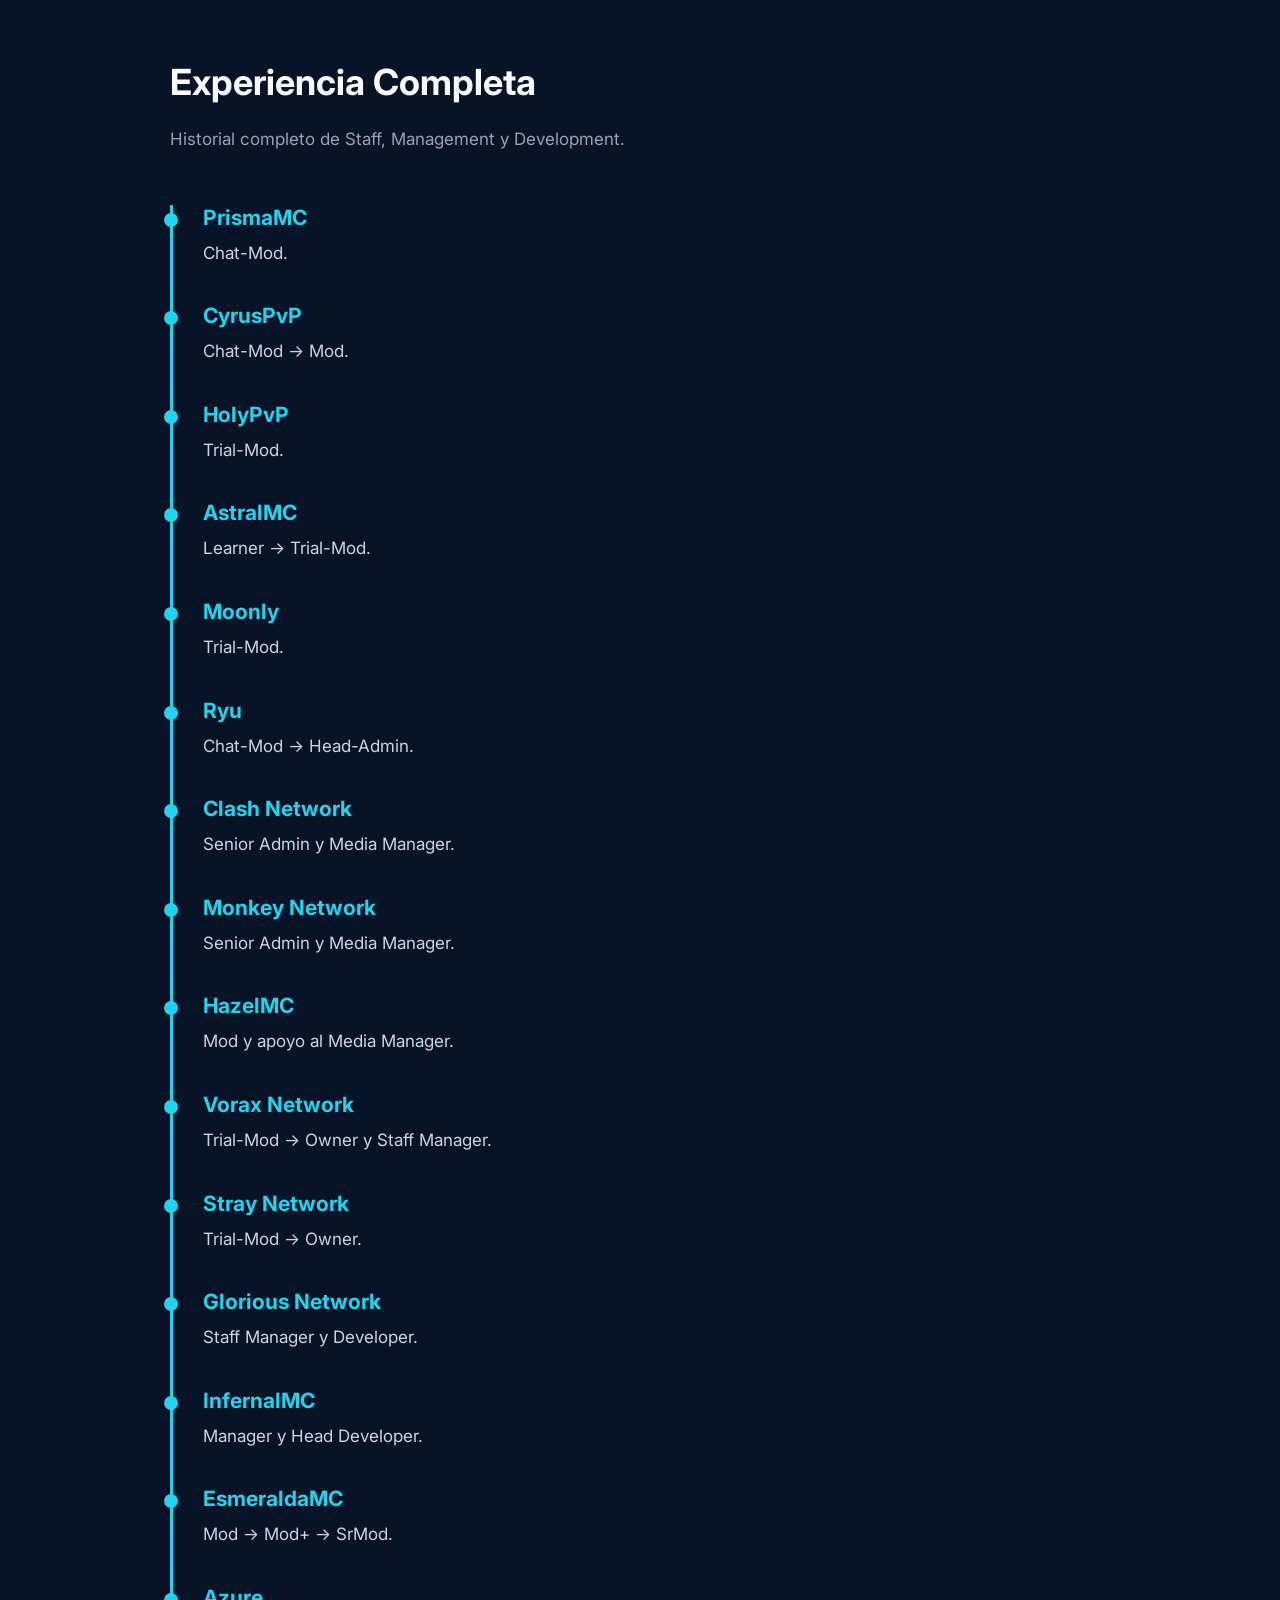
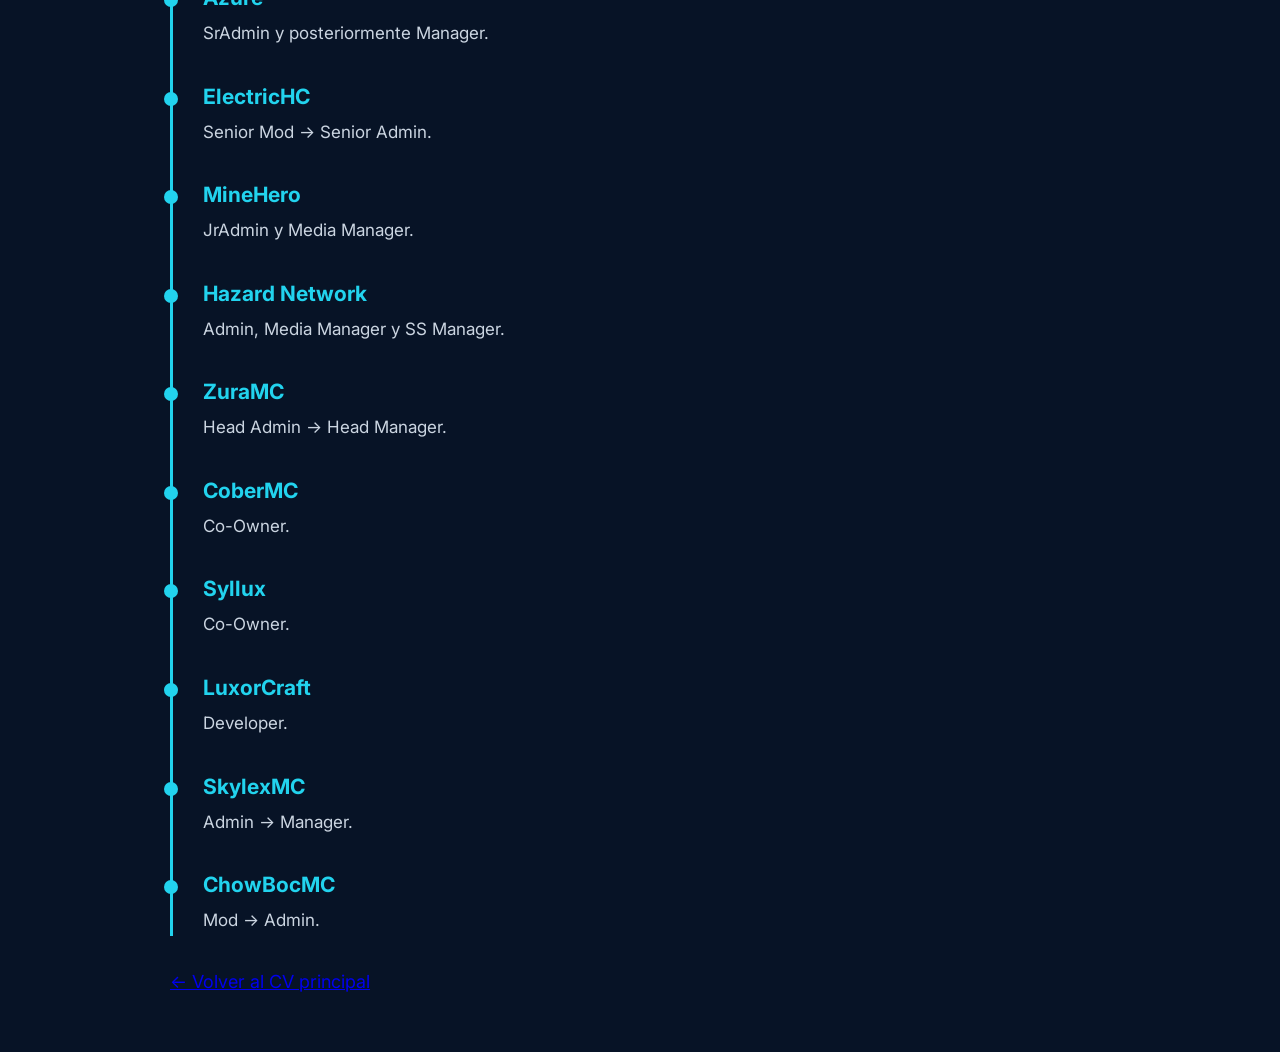
==== experience.html @ 133fe6f2 "Testeo N°22" ====
<!DOCTYPE html>
<html lang="es">

<head>

<meta charset="UTF-8">
<meta name="viewport" content="width=device-width, initial-scale=1.0">

<title>_xZekk | Experiencia Completa</title>

<link rel="preconnect" href="https://fonts.googleapis.com">

<link href="https://fonts.googleapis.com/css2?family=Inter:wght@300;400;600;700&display=swap"
rel="stylesheet">

<link rel="stylesheet" href="style.css">

</head>

<body>

<div class="timeline-container">

    <h1>Experiencia Completa</h1>

    <p class="subtitle-page">
        Historial completo de Staff, Management y Development.
    </p>

    <div class="timeline">

        <div class="event">
            <h3>PrismaMC</h3>
            <p>Chat-Mod.</p>
        </div>

        <div class="event">
            <h3>CyrusPvP</h3>
            <p>Chat-Mod → Mod.</p>
        </div>

        <div class="event">
            <h3>HolyPvP</h3>
            <p>Trial-Mod.</p>
        </div>

        <div class="event">
            <h3>AstralMC</h3>
            <p>Learner → Trial-Mod.</p>
        </div>

        <div class="event">
            <h3>Moonly</h3>
            <p>Trial-Mod.</p>
        </div>

        <div class="event">
            <h3>Ryu</h3>
            <p>Chat-Mod → Head-Admin.</p>
        </div>

        <div class="event">
            <h3>Clash Network</h3>
            <p>Senior Admin y Media Manager.</p>
        </div>

        <div class="event">
            <h3>Monkey Network</h3>
            <p>Senior Admin y Media Manager.</p>
        </div>

        <div class="event">
            <h3>HazelMC</h3>
            <p>Mod y apoyo al Media Manager.</p>
        </div>

        <div class="event">
            <h3>Vorax Network</h3>
            <p>Trial-Mod → Owner y Staff Manager.</p>
        </div>

        <div class="event">
            <h3>Stray Network</h3>
            <p>Trial-Mod → Owner.</p>
        </div>

        <div class="event">
            <h3>Glorious Network</h3>
            <p>Staff Manager y Developer.</p>
        </div>

        <div class="event">
            <h3>InfernalMC</h3>
            <p>Manager y Head Developer.</p>
        </div>

        <div class="event">
            <h3>EsmeraldaMC</h3>
            <p>Mod → Mod+ → SrMod.</p>
        </div>

        <div class="event">
            <h3>Azure</h3>
            <p>SrAdmin y posteriormente Manager.</p>
        </div>

        <div class="event">
            <h3>ElectricHC</h3>
            <p>Senior Mod → Senior Admin.</p>
        </div>

        <div class="event">
            <h3>MineHero</h3>
            <p>JrAdmin y Media Manager.</p>
        </div>

        <div class="event">
            <h3>Hazard Network</h3>
            <p>Admin, Media Manager y SS Manager.</p>
        </div>

        <div class="event">
            <h3>ZuraMC</h3>
            <p>Head Admin → Head Manager.</p>
        </div>

        <div class="event">
            <h3>CoberMC</h3>
            <p>Co-Owner.</p>
        </div>

        <div class="event">
            <h3>Syllux</h3>
            <p>Co-Owner.</p>
        </div>

        <div class="event">
            <h3>LuxorCraft</h3>
            <p>Developer.</p>
        </div>

        <div class="event">
            <h3>SkylexMC</h3>
            <p>Admin → Manager.</p>
        </div>

        <div class="event">
            <h3>ChowBocMC</h3>
            <p>Mod → Admin.</p>
        </div>

    </div>

    <a href="index.html" class="download-btn">
        ← Volver al CV principal
    </a>

</div>

</body>
</html>
---- style.css ----
* {
    margin: 0;
    padding: 0;
    box-sizing: border-box;
}

body {

    background: #071326;
    color: #f8fafc;

    font-family: Inter, sans-serif;

    font-size: 18px;
}

.container {

    display: flex;

    min-height: 100vh;
}

.sidebar {

    width: 320px;

    background: #08111f;

    padding: 40px 20px;

    text-align: center;

    border-right: 1px solid #1e293b;
}

.avatar {

    width: 130px;
    height: 130px;

    border-radius: 50%;

    margin-bottom: 20px;

    box-shadow: 0 0 30px rgba(0, 255, 220, .4);

    transition: .3s;
}

.avatar:hover {

    transform: scale(1.05);
}

.sidebar h1 {

    font-size: 48px;
}

.subtitle {

    color: #94a3b8;

    margin-top: 10px;

    line-height: 1.8;
}

.social {

    margin-top: 40px;
}

.social p {

    color: #22d3ee;

    margin-top: 10px;
}

main {

    flex: 1;

    padding: 40px;
}

section {

    margin-bottom: 60px;

    transition: .3s;
}

section:hover {

    transform: translateY(-3px);
}

h2 {

    color: #22d3ee;

    font-size: 32px;

    margin-bottom: 20px;

    border-bottom: 1px solid #1e293b;

    padding-bottom: 10px;
}

p,
li {

    font-size: 17px;

    line-height: 1.8;
}

ul {

    padding-left: 25px;
}

li {

    margin: 10px 0;
}

.skill {

    margin-bottom: 25px;
}

.skill span {

    display: block;

    margin-bottom: 8px;
}

.bar {

    height: 10px;

    background: #1e293b;

    border-radius: 50px;

    overflow: hidden;
}

.fill {

    height: 100%;

    background: linear-gradient(90deg,
            #00ffbb,
            #00cfff);

    border-radius: 50px;
}

.tags {

    display: flex;

    gap: 10px;

    flex-wrap: wrap;
}

.tags span {

    background: #0f172a;

    border: 1px solid #22d3ee;

    color: #22d3ee;

    padding: 8px 16px;

    border-radius: 50px;
}

.contact-card {

    background: #0f172a;

    padding: 20px;

    border-radius: 15px;

    width: fit-content;
}

.copy-btn {

    margin-top: 20px;

    padding: 12px 25px;

    border: none;

    border-radius: 50px;

    cursor: pointer;

    font-size: 16px;

    font-weight: bold;

    background: linear-gradient(90deg,
            #00ffbb,
            #00cfff);

    color: #000;

    transition: .3s;
}

.copy-btn:hover {

    transform: translateY(-3px);
}

@media(max-width:900px) {

    .container {

        flex-direction: column;
    }

    .sidebar {

        width: 100%;

        border-right: none;

        border-bottom: 1px solid #1e293b;
    }

    main {

        padding: 25px;
    }

}
.timeline-container{

    max-width:1000px;

    margin:auto;

    padding:60px 30px;
}

.subtitle-page{

    color:#94a3b8;

    margin:20px 0 50px 0;
}

.timeline{

    border-left:3px solid #22d3ee;

    padding-left:30px;
}

.event{

    margin-bottom:35px;

    position:relative;
}

.event::before{

    content:"";

    position:absolute;

    left:-39px;

    top:8px;

    width:14px;

    height:14px;

    border-radius:50%;

    background:#22d3ee;
}

.event h3{

    color:#22d3ee;

    margin-bottom:8px;
}

.event p{

    color:#cbd5e1;
}
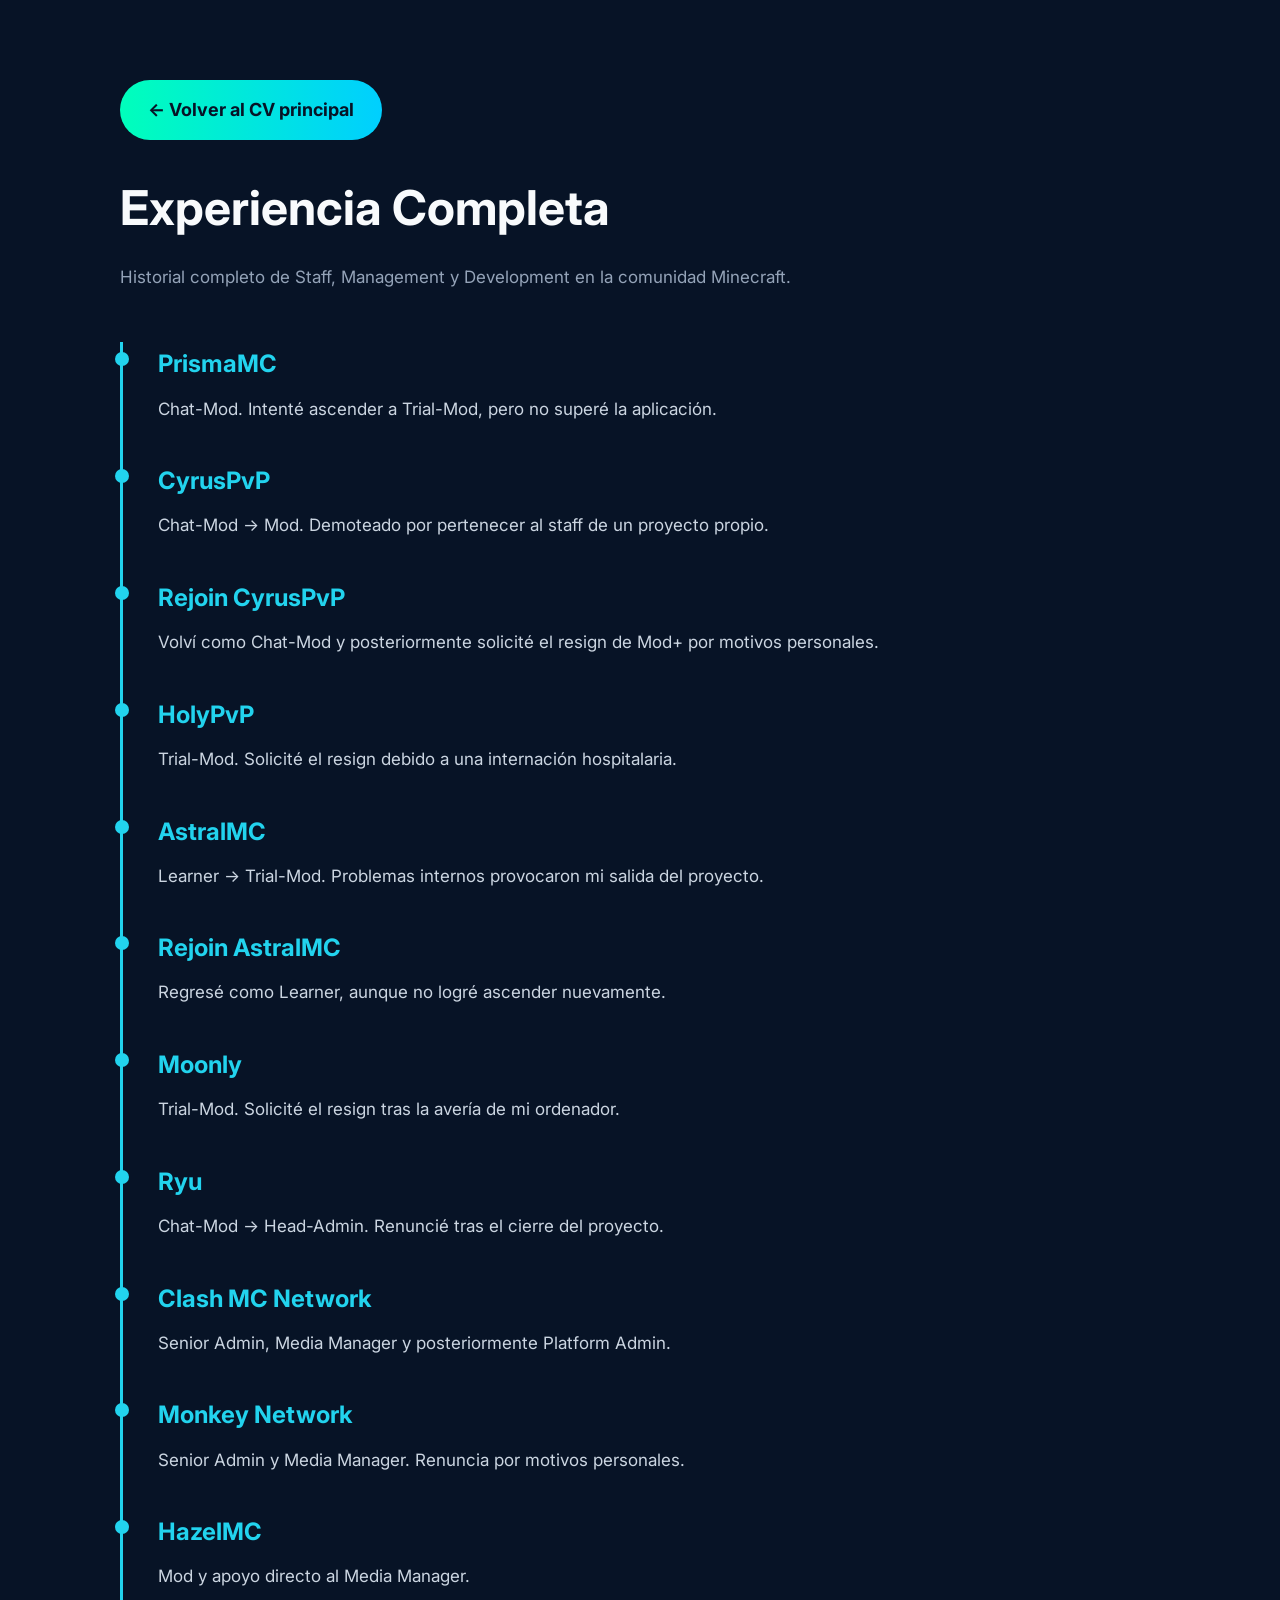
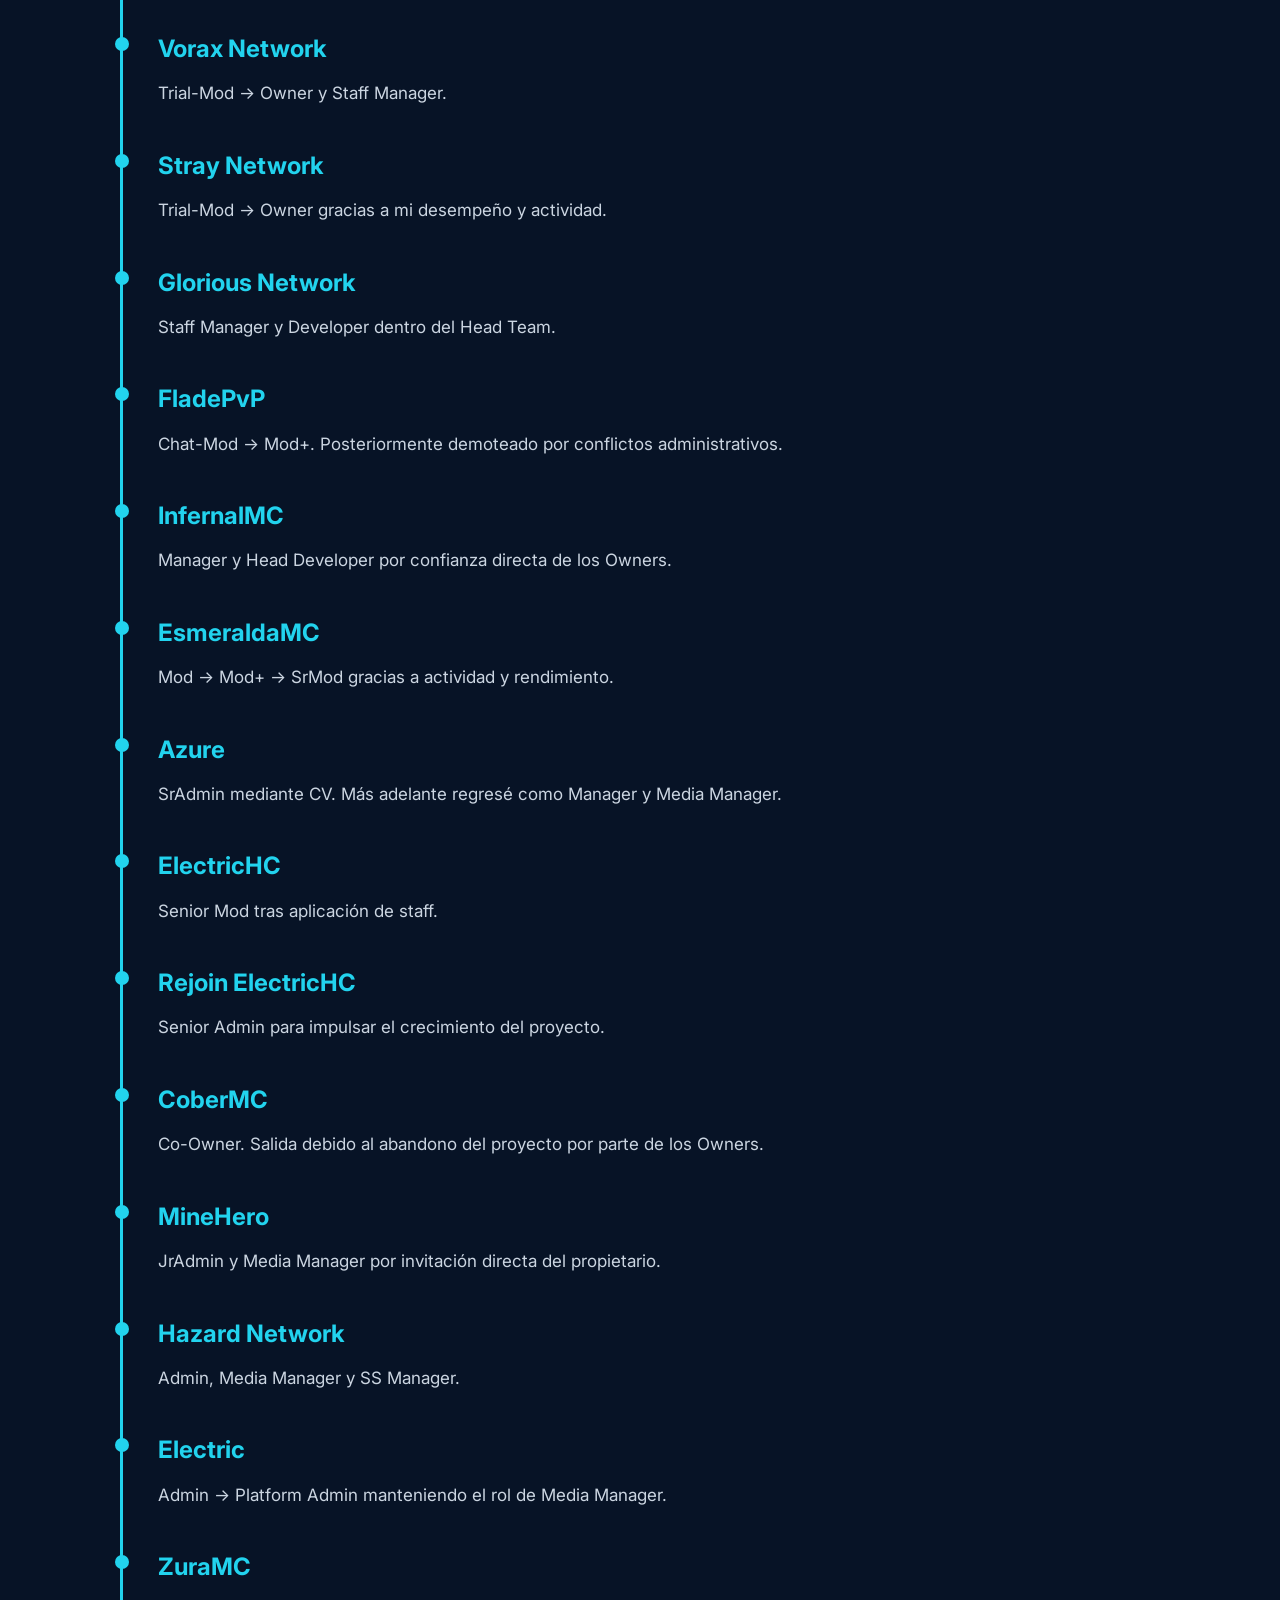
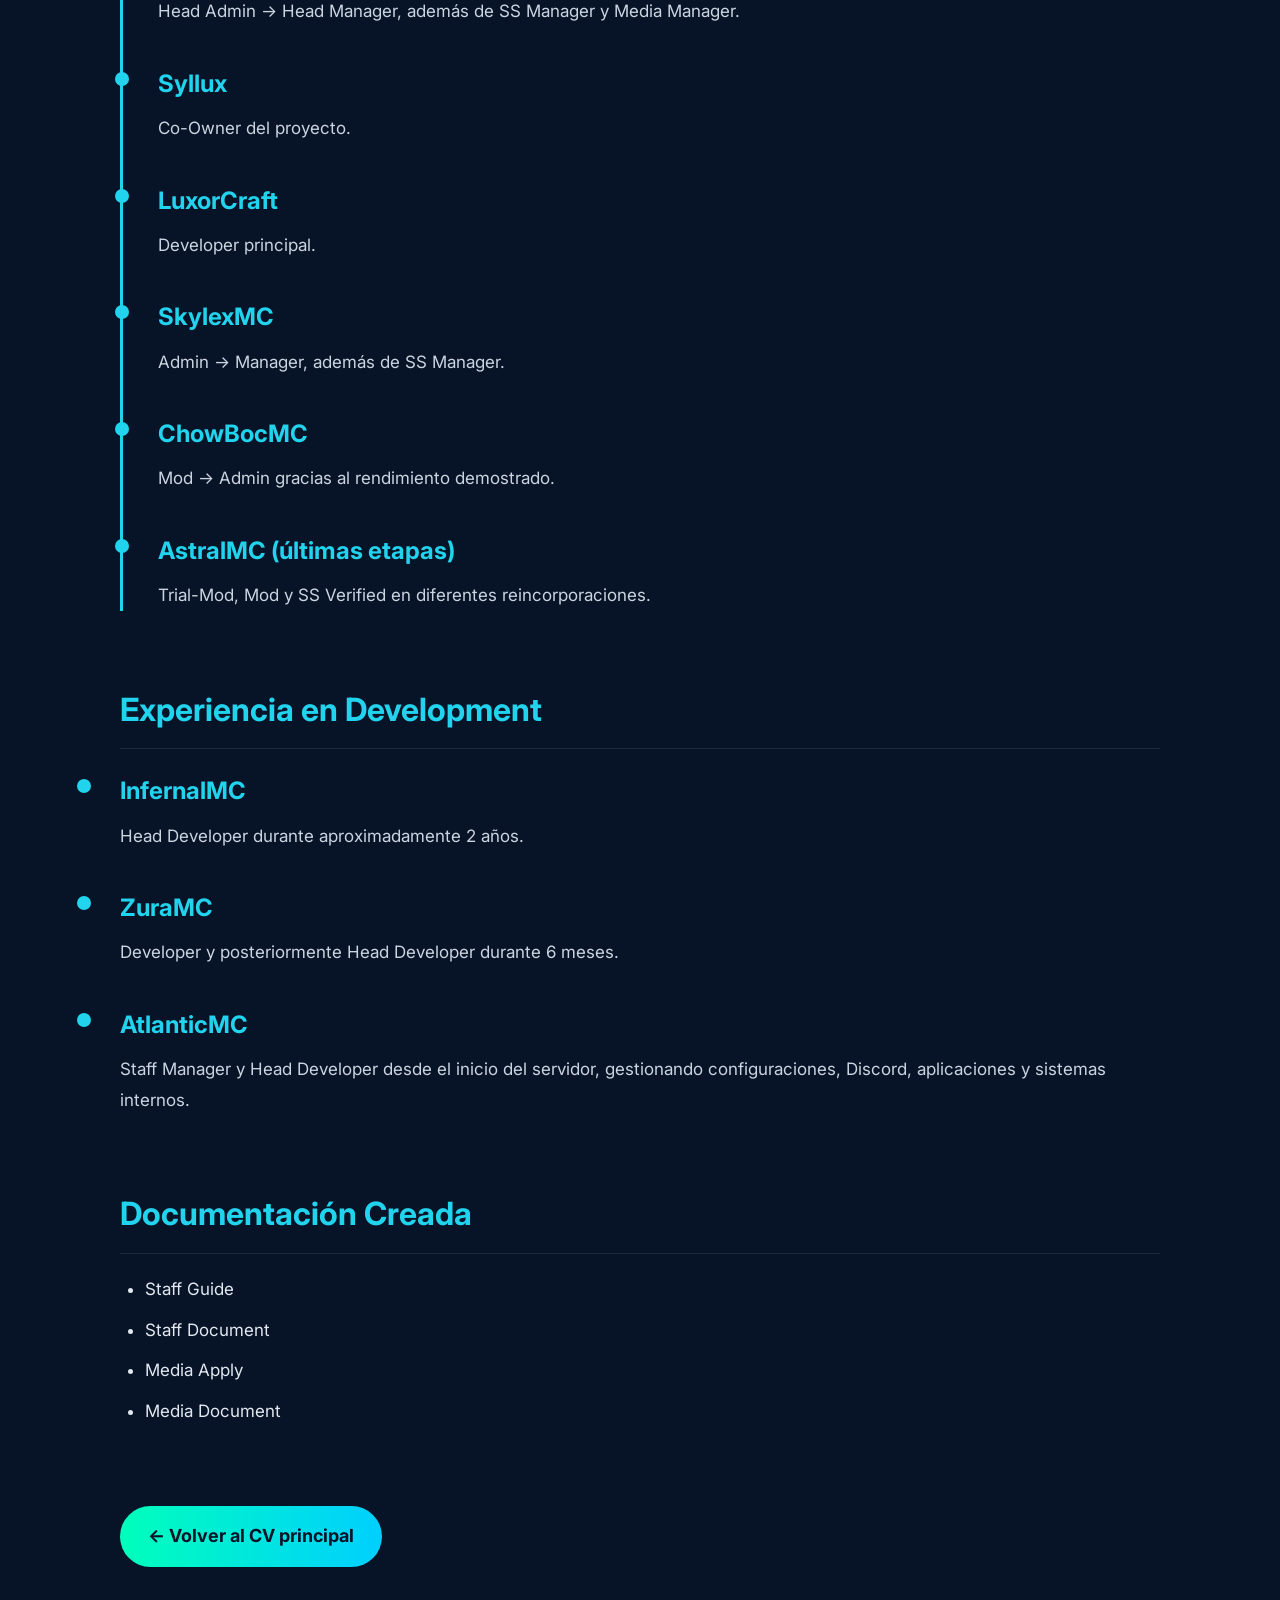
==== commit ff8e2b59: "Testeo N°23" ====
--- a/experience.html
+++ b/experience.html
@@ -3,159 +3,234 @@
 
 <head>
 
-<meta charset="UTF-8">
-<meta name="viewport" content="width=device-width, initial-scale=1.0">
-
-<title>_xZekk | Experiencia Completa</title>
-
-<link rel="preconnect" href="https://fonts.googleapis.com">
-
-<link href="https://fonts.googleapis.com/css2?family=Inter:wght@300;400;600;700&display=swap"
-rel="stylesheet">
-
-<link rel="stylesheet" href="style.css">
+    <meta charset="UTF-8">
+    <meta name="viewport" content="width=device-width, initial-scale=1.0">
+
+    <title>_xZekk | Experiencia Completa</title>
+
+    <link rel="preconnect" href="https://fonts.googleapis.com">
+    <link rel="preconnect" href="https://fonts.gstatic.com" crossorigin>
+
+    <link href="https://fonts.googleapis.com/css2?family=Inter:wght@300;400;500;600;700;800&display=swap"
+        rel="stylesheet">
+
+    <link rel="stylesheet" href="style.css">
 
 </head>
 
 <body>
 
-<div class="timeline-container">
-
-    <h1>Experiencia Completa</h1>
-
-    <p class="subtitle-page">
-        Historial completo de Staff, Management y Development.
-    </p>
-
-    <div class="timeline">
-
-        <div class="event">
-            <h3>PrismaMC</h3>
-            <p>Chat-Mod.</p>
+    <div class="timeline-container">
+
+        <a href="index.html" class="back-button">
+            ← Volver al CV principal
+        </a>
+
+        <h1>Experiencia Completa</h1>
+
+        <p class="timeline-subtitle">
+            Historial completo de Staff, Management y Development en la comunidad Minecraft.
+        </p>
+
+        <div class="timeline">
+
+            <div class="event">
+                <h3>PrismaMC</h3>
+                <p>Chat-Mod. Intenté ascender a Trial-Mod, pero no superé la aplicación.</p>
+            </div>
+
+            <div class="event">
+                <h3>CyrusPvP</h3>
+                <p>Chat-Mod → Mod. Demoteado por pertenecer al staff de un proyecto propio.</p>
+            </div>
+
+            <div class="event">
+                <h3>Rejoin CyrusPvP</h3>
+                <p>Volví como Chat-Mod y posteriormente solicité el resign de Mod+ por motivos personales.</p>
+            </div>
+
+            <div class="event">
+                <h3>HolyPvP</h3>
+                <p>Trial-Mod. Solicité el resign debido a una internación hospitalaria.</p>
+            </div>
+
+            <div class="event">
+                <h3>AstralMC</h3>
+                <p>Learner → Trial-Mod. Problemas internos provocaron mi salida del proyecto.</p>
+            </div>
+
+            <div class="event">
+                <h3>Rejoin AstralMC</h3>
+                <p>Regresé como Learner, aunque no logré ascender nuevamente.</p>
+            </div>
+
+            <div class="event">
+                <h3>Moonly</h3>
+                <p>Trial-Mod. Solicité el resign tras la avería de mi ordenador.</p>
+            </div>
+
+            <div class="event">
+                <h3>Ryu</h3>
+                <p>Chat-Mod → Head-Admin. Renuncié tras el cierre del proyecto.</p>
+            </div>
+
+            <div class="event">
+                <h3>Clash MC Network</h3>
+                <p>Senior Admin, Media Manager y posteriormente Platform Admin.</p>
+            </div>
+
+            <div class="event">
+                <h3>Monkey Network</h3>
+                <p>Senior Admin y Media Manager. Renuncia por motivos personales.</p>
+            </div>
+
+            <div class="event">
+                <h3>HazelMC</h3>
+                <p>Mod y apoyo directo al Media Manager.</p>
+            </div>
+
+            <div class="event">
+                <h3>Vorax Network</h3>
+                <p>Trial-Mod → Owner y Staff Manager.</p>
+            </div>
+
+            <div class="event">
+                <h3>Stray Network</h3>
+                <p>Trial-Mod → Owner gracias a mi desempeño y actividad.</p>
+            </div>
+
+            <div class="event">
+                <h3>Glorious Network</h3>
+                <p>Staff Manager y Developer dentro del Head Team.</p>
+            </div>
+
+            <div class="event">
+                <h3>FladePvP</h3>
+                <p>Chat-Mod → Mod+. Posteriormente demoteado por conflictos administrativos.</p>
+            </div>
+
+            <div class="event">
+                <h3>InfernalMC</h3>
+                <p>Manager y Head Developer por confianza directa de los Owners.</p>
+            </div>
+
+            <div class="event">
+                <h3>EsmeraldaMC</h3>
+                <p>Mod → Mod+ → SrMod gracias a actividad y rendimiento.</p>
+            </div>
+
+            <div class="event">
+                <h3>Azure</h3>
+                <p>SrAdmin mediante CV. Más adelante regresé como Manager y Media Manager.</p>
+            </div>
+
+            <div class="event">
+                <h3>ElectricHC</h3>
+                <p>Senior Mod tras aplicación de staff.</p>
+            </div>
+
+            <div class="event">
+                <h3>Rejoin ElectricHC</h3>
+                <p>Senior Admin para impulsar el crecimiento del proyecto.</p>
+            </div>
+
+            <div class="event">
+                <h3>CoberMC</h3>
+                <p>Co-Owner. Salida debido al abandono del proyecto por parte de los Owners.</p>
+            </div>
+
+            <div class="event">
+                <h3>MineHero</h3>
+                <p>JrAdmin y Media Manager por invitación directa del propietario.</p>
+            </div>
+
+            <div class="event">
+                <h3>Hazard Network</h3>
+                <p>Admin, Media Manager y SS Manager.</p>
+            </div>
+
+            <div class="event">
+                <h3>Electric</h3>
+                <p>Admin → Platform Admin manteniendo el rol de Media Manager.</p>
+            </div>
+
+            <div class="event">
+                <h3>ZuraMC</h3>
+                <p>Head Admin → Head Manager, además de SS Manager y Media Manager.</p>
+            </div>
+
+            <div class="event">
+                <h3>Syllux</h3>
+                <p>Co-Owner del proyecto.</p>
+            </div>
+
+            <div class="event">
+                <h3>LuxorCraft</h3>
+                <p>Developer principal.</p>
+            </div>
+
+            <div class="event">
+                <h3>SkylexMC</h3>
+                <p>Admin → Manager, además de SS Manager.</p>
+            </div>
+
+            <div class="event">
+                <h3>ChowBocMC</h3>
+                <p>Mod → Admin gracias al rendimiento demostrado.</p>
+            </div>
+
+            <div class="event">
+                <h3>AstralMC (últimas etapas)</h3>
+                <p>Trial-Mod, Mod y SS Verified en diferentes reincorporaciones.</p>
+            </div>
+
         </div>
 
-        <div class="event">
-            <h3>CyrusPvP</h3>
-            <p>Chat-Mod → Mod.</p>
-        </div>
-
-        <div class="event">
-            <h3>HolyPvP</h3>
-            <p>Trial-Mod.</p>
-        </div>
-
-        <div class="event">
-            <h3>AstralMC</h3>
-            <p>Learner → Trial-Mod.</p>
-        </div>
-
-        <div class="event">
-            <h3>Moonly</h3>
-            <p>Trial-Mod.</p>
-        </div>
-
-        <div class="event">
-            <h3>Ryu</h3>
-            <p>Chat-Mod → Head-Admin.</p>
-        </div>
-
-        <div class="event">
-            <h3>Clash Network</h3>
-            <p>Senior Admin y Media Manager.</p>
-        </div>
-
-        <div class="event">
-            <h3>Monkey Network</h3>
-            <p>Senior Admin y Media Manager.</p>
-        </div>
-
-        <div class="event">
-            <h3>HazelMC</h3>
-            <p>Mod y apoyo al Media Manager.</p>
-        </div>
-
-        <div class="event">
-            <h3>Vorax Network</h3>
-            <p>Trial-Mod → Owner y Staff Manager.</p>
-        </div>
-
-        <div class="event">
-            <h3>Stray Network</h3>
-            <p>Trial-Mod → Owner.</p>
-        </div>
-
-        <div class="event">
-            <h3>Glorious Network</h3>
-            <p>Staff Manager y Developer.</p>
-        </div>
-
-        <div class="event">
-            <h3>InfernalMC</h3>
-            <p>Manager y Head Developer.</p>
-        </div>
-
-        <div class="event">
-            <h3>EsmeraldaMC</h3>
-            <p>Mod → Mod+ → SrMod.</p>
-        </div>
-
-        <div class="event">
-            <h3>Azure</h3>
-            <p>SrAdmin y posteriormente Manager.</p>
-        </div>
-
-        <div class="event">
-            <h3>ElectricHC</h3>
-            <p>Senior Mod → Senior Admin.</p>
-        </div>
-
-        <div class="event">
-            <h3>MineHero</h3>
-            <p>JrAdmin y Media Manager.</p>
-        </div>
-
-        <div class="event">
-            <h3>Hazard Network</h3>
-            <p>Admin, Media Manager y SS Manager.</p>
-        </div>
-
-        <div class="event">
-            <h3>ZuraMC</h3>
-            <p>Head Admin → Head Manager.</p>
-        </div>
-
-        <div class="event">
-            <h3>CoberMC</h3>
-            <p>Co-Owner.</p>
-        </div>
-
-        <div class="event">
-            <h3>Syllux</h3>
-            <p>Co-Owner.</p>
-        </div>
-
-        <div class="event">
-            <h3>LuxorCraft</h3>
-            <p>Developer.</p>
-        </div>
-
-        <div class="event">
-            <h3>SkylexMC</h3>
-            <p>Admin → Manager.</p>
-        </div>
-
-        <div class="event">
-            <h3>ChowBocMC</h3>
-            <p>Mod → Admin.</p>
-        </div>
+        <section class="development-section">
+
+            <h2>Experiencia en Development</h2>
+
+            <div class="event">
+                <h3>InfernalMC</h3>
+                <p>Head Developer durante aproximadamente 2 años.</p>
+            </div>
+
+            <div class="event">
+                <h3>ZuraMC</h3>
+                <p>Developer y posteriormente Head Developer durante 6 meses.</p>
+            </div>
+
+            <div class="event">
+                <h3>AtlanticMC</h3>
+                <p>
+                    Staff Manager y Head Developer desde el inicio del servidor,
+                    gestionando configuraciones, Discord, aplicaciones y sistemas internos.
+                </p>
+            </div>
+
+        </section>
+
+        <section class="documents-section">
+
+            <h2>Documentación Creada</h2>
+
+            <ul>
+
+                <li>Staff Guide</li>
+                <li>Staff Document</li>
+                <li>Media Apply</li>
+                <li>Media Document</li>
+
+            </ul>
+
+        </section>
+
+        <a href="index.html" class="download-btn">
+            ← Volver al CV principal
+        </a>
 
     </div>
 
-    <a href="index.html" class="download-btn">
-        ← Volver al CV principal
-    </a>
-
-</div>
-
 </body>
+
 </html>
--- a/style.css
+++ b/style.css
@@ -4,307 +4,362 @@
     box-sizing: border-box;
 }
 
+html {
+    scroll-behavior: smooth;
+}
+
 body {
-
     background: #071326;
     color: #f8fafc;
-
-    font-family: Inter, sans-serif;
-
+    font-family: 'Inter', sans-serif;
     font-size: 18px;
-}
+    line-height: 1.8;
+}
+
+/* =========================
+   CONTENEDOR PRINCIPAL
+========================= */
 
 .container {
-
     display: flex;
-
     min-height: 100vh;
 }
 
+/* =========================
+   SIDEBAR
+========================= */
+
 .sidebar {
-
-    width: 320px;
-
+    width: 330px;
+    min-height: 100vh;
     background: #08111f;
-
-    padding: 40px 20px;
-
+    border-right: 1px solid #1e293b;
+    padding: 40px 25px;
     text-align: center;
-
-    border-right: 1px solid #1e293b;
+    position: sticky;
+    top: 0;
 }
 
 .avatar {
-
-    width: 130px;
-    height: 130px;
-
+    width: 140px;
+    height: 140px;
     border-radius: 50%;
-
+    object-fit: cover;
+    margin-bottom: 25px;
+
+    box-shadow:
+        0 0 15px rgba(0,255,200,.4),
+        0 0 40px rgba(0,255,200,.2);
+
+    transition: .3s;
+}
+
+.avatar:hover {
+    transform: scale(1.05);
+}
+
+.sidebar h1 {
+    font-size: 46px;
+    font-weight: 800;
+}
+
+.subtitle {
+    color: #94a3b8;
+    margin-top: 10px;
+    line-height: 1.7;
+}
+
+.personal-info {
+    margin-top: 35px;
+}
+
+.personal-info p {
+    margin: 8px 0;
+    color: #cbd5e1;
+}
+
+.social {
+    margin-top: 40px;
+}
+
+.social h3 {
+    color: #22d3ee;
+}
+
+.social p {
+    margin-top: 10px;
+    color: #67e8f9;
+    font-weight: 600;
+}
+
+/* =========================
+   CONTENIDO
+========================= */
+
+main {
+    flex: 1;
+    padding: 50px;
+}
+
+section {
+    margin-bottom: 60px;
+    transition: .3s;
+}
+
+section:hover {
+    transform: translateY(-3px);
+}
+
+h2 {
+    color: #22d3ee;
+    font-size: 32px;
     margin-bottom: 20px;
-
-    box-shadow: 0 0 30px rgba(0, 255, 220, .4);
-
-    transition: .3s;
-}
-
-.avatar:hover {
-
-    transform: scale(1.05);
-}
-
-.sidebar h1 {
-
-    font-size: 48px;
-}
-
-.subtitle {
-
-    color: #94a3b8;
-
-    margin-top: 10px;
-
-    line-height: 1.8;
-}
-
-.social {
-
-    margin-top: 40px;
-}
-
-.social p {
-
-    color: #22d3ee;
-
-    margin-top: 10px;
-}
-
-main {
-
-    flex: 1;
-
-    padding: 40px;
-}
-
-section {
-
-    margin-bottom: 60px;
-
-    transition: .3s;
-}
-
-section:hover {
-
-    transform: translateY(-3px);
-}
-
-h2 {
-
-    color: #22d3ee;
-
-    font-size: 32px;
-
-    margin-bottom: 20px;
-
     border-bottom: 1px solid #1e293b;
-
     padding-bottom: 10px;
 }
 
 p,
 li {
-
+    color: #e2e8f0;
     font-size: 17px;
-
-    line-height: 1.8;
 }
 
 ul {
-
     padding-left: 25px;
 }
 
 li {
-
     margin: 10px 0;
 }
 
+/* =========================
+   SKILLS
+========================= */
+
 .skill {
-
     margin-bottom: 25px;
 }
 
 .skill span {
-
     display: block;
-
     margin-bottom: 8px;
+    font-weight: 600;
 }
 
 .bar {
-
-    height: 10px;
-
+    width: 100%;
+    height: 12px;
     background: #1e293b;
-
-    border-radius: 50px;
-
+    border-radius: 999px;
     overflow: hidden;
 }
 
 .fill {
-
     height: 100%;
-
-    background: linear-gradient(90deg,
-            #00ffbb,
-            #00cfff);
-
-    border-radius: 50px;
-}
+    border-radius: 999px;
+
+    background: linear-gradient(
+        90deg,
+        #00ffbb,
+        #00cfff
+    );
+}
+
+/* =========================
+   TAGS
+========================= */
 
 .tags {
-
     display: flex;
-
-    gap: 10px;
-
     flex-wrap: wrap;
+    gap: 12px;
 }
 
 .tags span {
+    padding: 8px 16px;
+    border-radius: 999px;
+
+    border: 1px solid #22d3ee;
+
+    background: rgba(34,211,238,.08);
+
+    color: #67e8f9;
+
+    font-size: 15px;
+}
+
+/* =========================
+   BOTONES
+========================= */
+
+.download-btn,
+.back-button {
+    display: inline-block;
+
+    margin-top: 20px;
+
+    padding: 14px 28px;
+
+    border-radius: 999px;
+
+    text-decoration: none;
+
+    font-weight: 700;
+
+    background: linear-gradient(
+        90deg,
+        #00ffbb,
+        #00cfff
+    );
+
+    color: #071326;
+
+    transition: .3s;
+}
+
+.download-btn:hover,
+.back-button:hover {
+    transform: translateY(-3px);
+}
+
+.copy-btn {
+    margin-top: 20px;
+
+    border: none;
+
+    padding: 14px 28px;
+
+    border-radius: 999px;
+
+    cursor: pointer;
+
+    font-size: 16px;
+
+    font-weight: 700;
+
+    background: linear-gradient(
+        90deg,
+        #00ffbb,
+        #00cfff
+    );
+
+    color: #071326;
+
+    transition: .3s;
+}
+
+.copy-btn:hover {
+    transform: translateY(-3px);
+}
+
+/* =========================
+   CONTACTO
+========================= */
+
+.contact-card {
+    display: inline-block;
 
     background: #0f172a;
 
-    border: 1px solid #22d3ee;
-
+    border: 1px solid #1e293b;
+
+    padding: 18px 25px;
+
+    border-radius: 16px;
+}
+
+/* =========================
+   TIMELINE
+========================= */
+
+.timeline-container {
+    max-width: 1100px;
+    margin: auto;
+    padding: 60px 30px;
+}
+
+.timeline-container h1 {
+    font-size: 48px;
+    margin: 25px 0 10px;
+}
+
+.timeline-subtitle {
+    color: #94a3b8;
+    margin-bottom: 50px;
+}
+
+.timeline {
+    border-left: 3px solid #22d3ee;
+    padding-left: 35px;
+}
+
+.event {
+    position: relative;
+    margin-bottom: 35px;
+}
+
+.event::before {
+    content: "";
+
+    position: absolute;
+
+    left: -43px;
+    top: 10px;
+
+    width: 14px;
+    height: 14px;
+
+    border-radius: 50%;
+
+    background: #22d3ee;
+}
+
+.event h3 {
     color: #22d3ee;
-
-    padding: 8px 16px;
-
-    border-radius: 50px;
-}
-
-.contact-card {
-
-    background: #0f172a;
-
-    padding: 20px;
-
-    border-radius: 15px;
-
-    width: fit-content;
-}
-
-.copy-btn {
-
-    margin-top: 20px;
-
-    padding: 12px 25px;
-
-    border: none;
-
-    border-radius: 50px;
-
-    cursor: pointer;
-
-    font-size: 16px;
-
-    font-weight: bold;
-
-    background: linear-gradient(90deg,
-            #00ffbb,
-            #00cfff);
-
-    color: #000;
-
-    transition: .3s;
-}
-
-.copy-btn:hover {
-
-    transform: translateY(-3px);
-}
-
-@media(max-width:900px) {
+    margin-bottom: 8px;
+    font-size: 24px;
+}
+
+.event p {
+    color: #cbd5e1;
+}
+
+.development-section,
+.documents-section {
+    margin-top: 70px;
+}
+
+/* =========================
+   RESPONSIVE
+========================= */
+
+@media (max-width: 950px) {
 
     .container {
-
         flex-direction: column;
     }
 
     .sidebar {
-
         width: 100%;
-
+        min-height: auto;
+        position: relative;
         border-right: none;
-
         border-bottom: 1px solid #1e293b;
     }
 
     main {
-
-        padding: 25px;
-    }
-
-}
-.timeline-container{
-
-    max-width:1000px;
-
-    margin:auto;
-
-    padding:60px 30px;
-}
-
-.subtitle-page{
-
-    color:#94a3b8;
-
-    margin:20px 0 50px 0;
-}
-
-.timeline{
-
-    border-left:3px solid #22d3ee;
-
-    padding-left:30px;
-}
-
-.event{
-
-    margin-bottom:35px;
-
-    position:relative;
-}
-
-.event::before{
-
-    content:"";
-
-    position:absolute;
-
-    left:-39px;
-
-    top:8px;
-
-    width:14px;
-
-    height:14px;
-
-    border-radius:50%;
-
-    background:#22d3ee;
-}
-
-.event h3{
-
-    color:#22d3ee;
-
-    margin-bottom:8px;
-}
-
-.event p{
-
-    color:#cbd5e1;
+        padding: 30px;
+    }
+
+    .timeline-container {
+        padding: 30px 20px;
+    }
+
+    .timeline-container h1 {
+        font-size: 36px;
+    }
+
+    h2 {
+        font-size: 28px;
+    }
 }
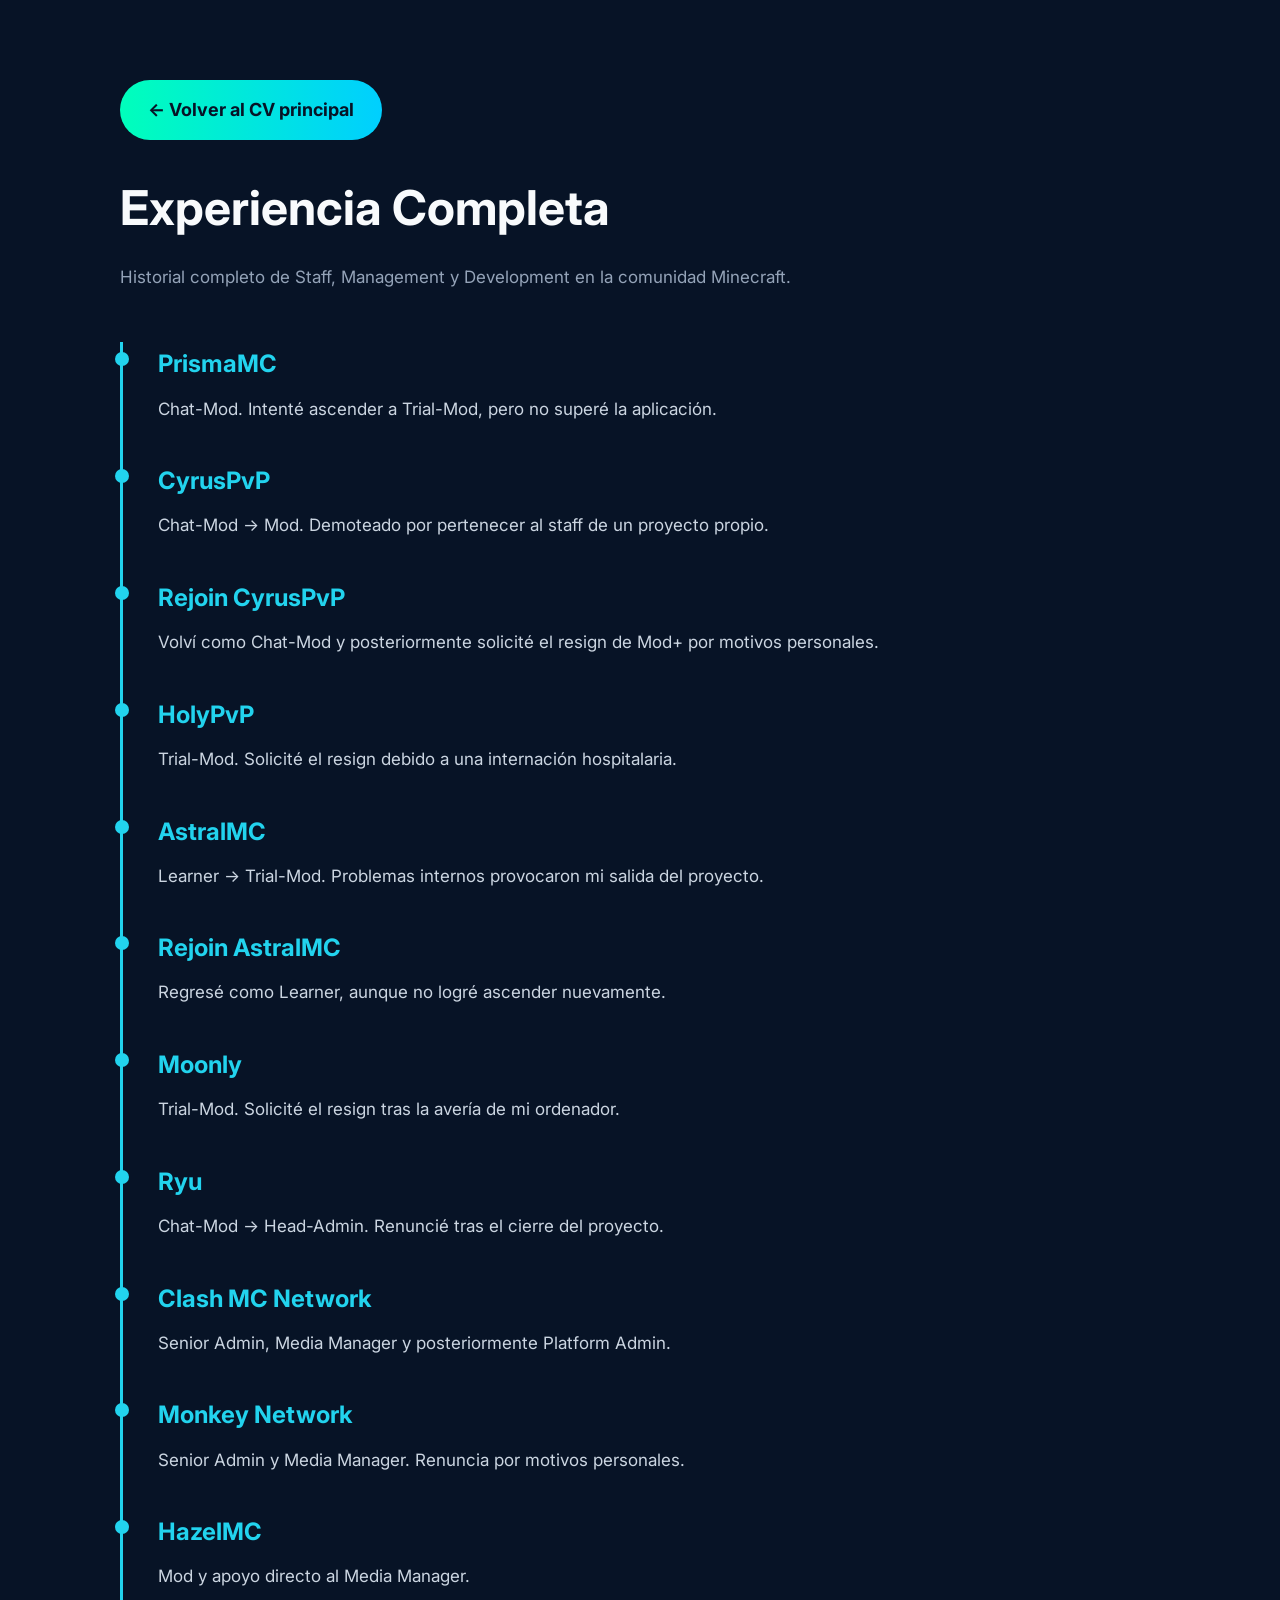
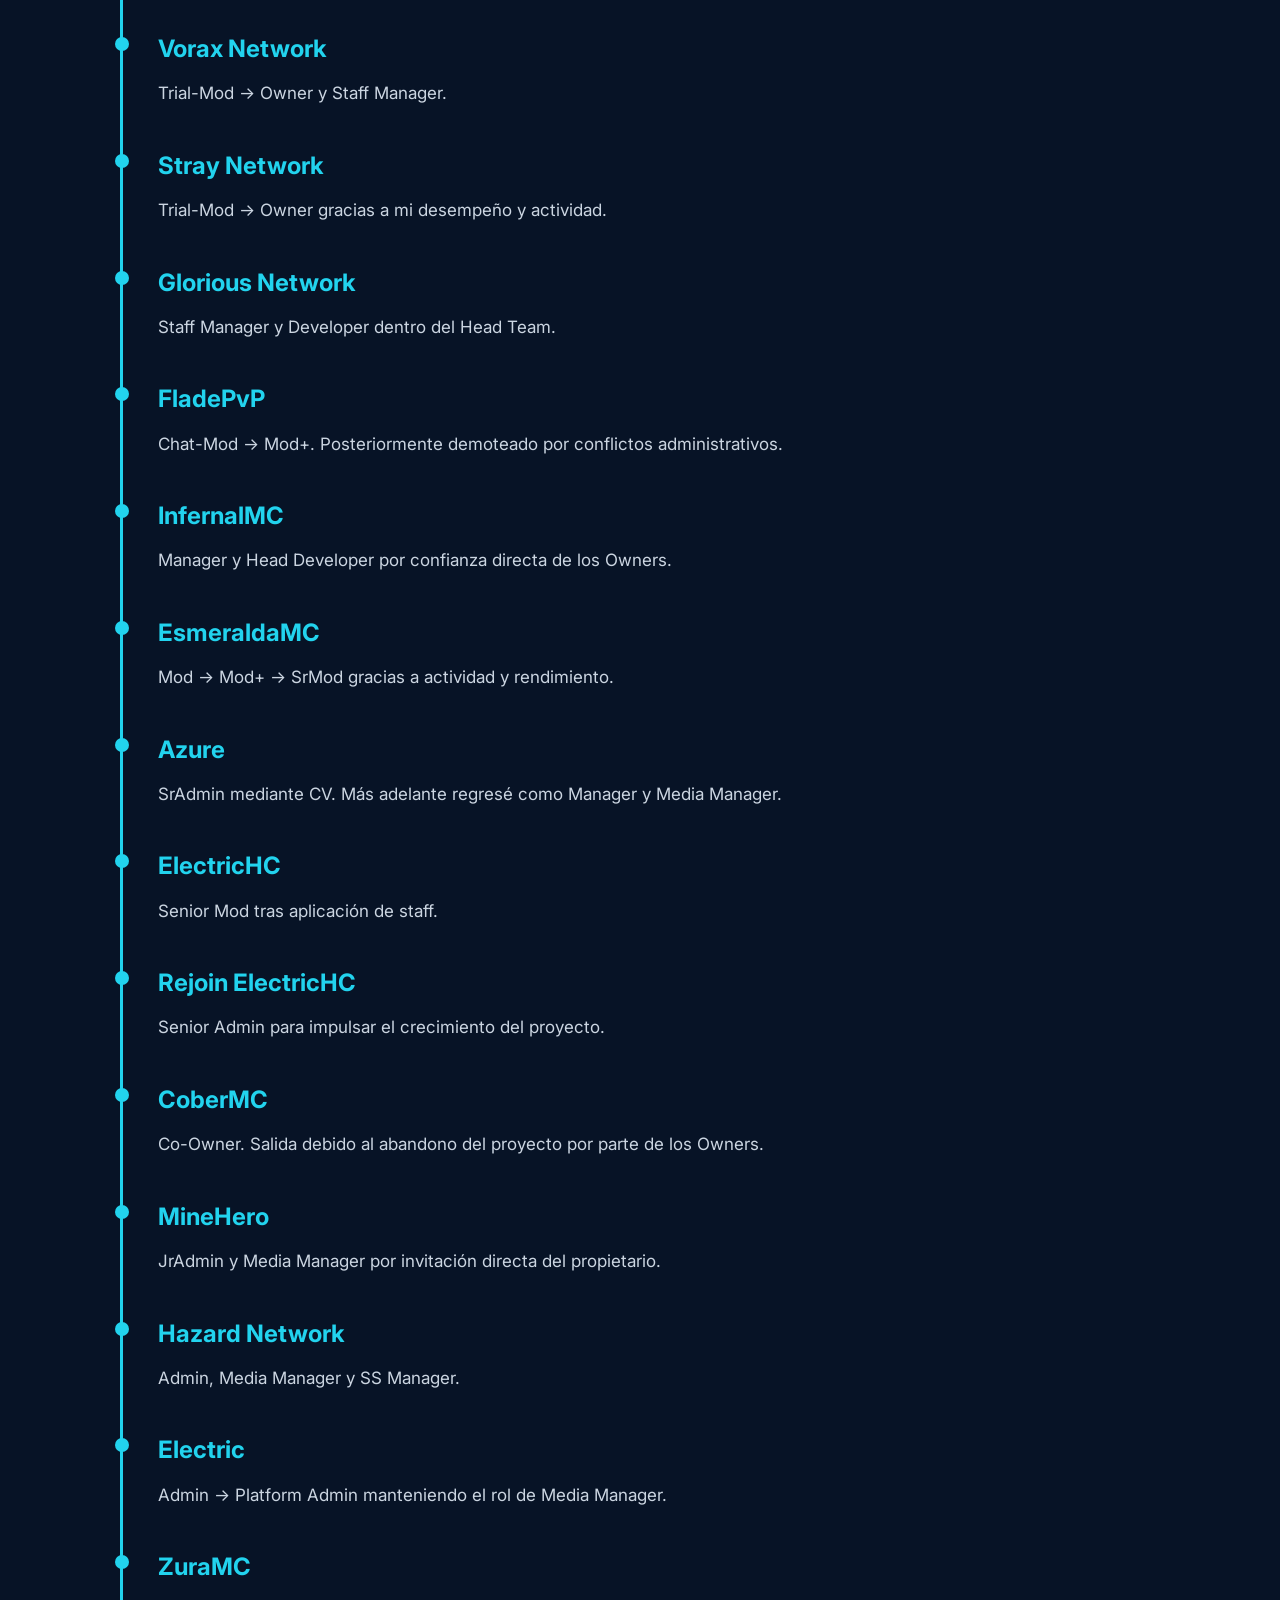
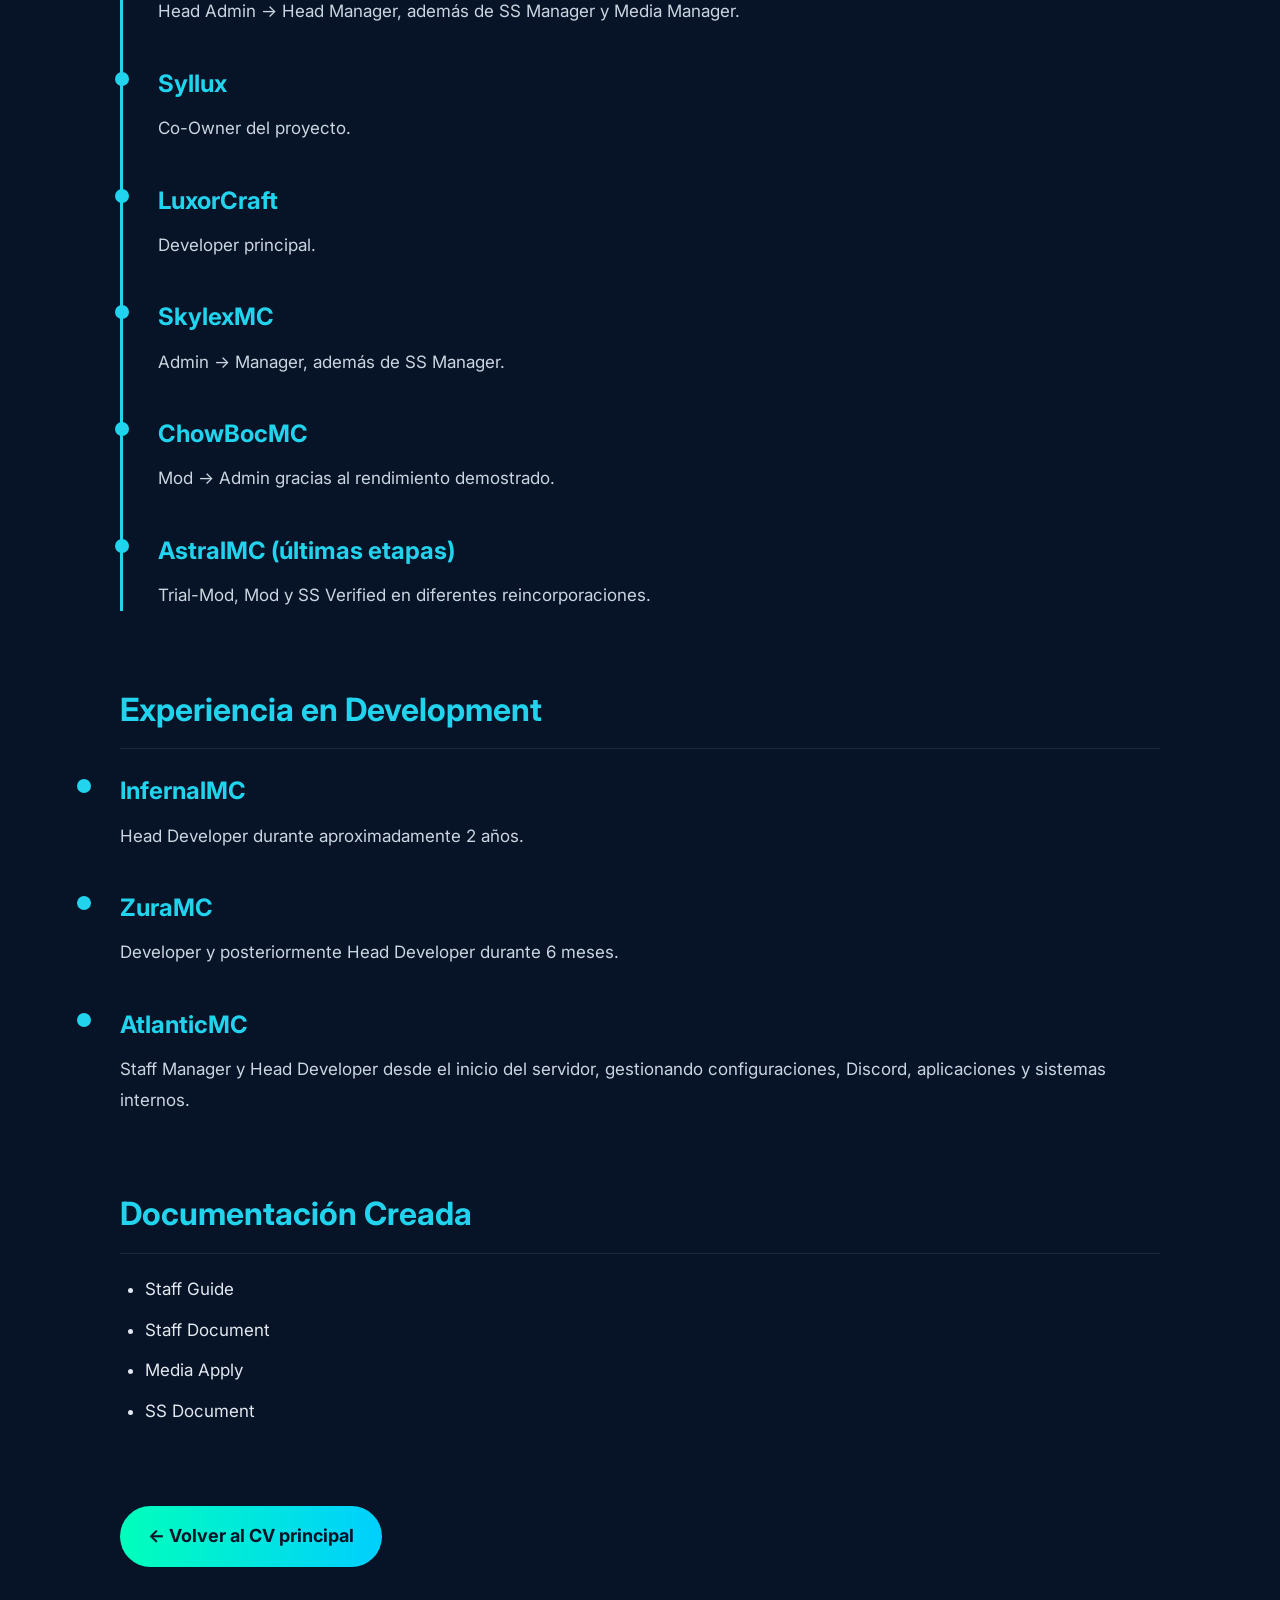
==== commit fdd80a18: "Portfolio final 2.0" ====
--- a/experience.html
+++ b/experience.html
@@ -219,7 +219,7 @@
                 <li>Staff Guide</li>
                 <li>Staff Document</li>
                 <li>Media Apply</li>
-                <li>Media Document</li>
+                <li>SS Document</li>
 
             </ul>
 
--- a/style.css
+++ b/style.css
@@ -362,4 +362,218 @@
     h2 {
         font-size: 28px;
     }
+}
+/* =========================
+   BOTÓN MODO OSCURO
+========================= */
+
+#theme-toggle {
+
+    position: fixed;
+
+    top: 20px;
+    right: 20px;
+
+    width: 55px;
+    height: 55px;
+
+    border: none;
+
+    border-radius: 50%;
+
+    cursor: pointer;
+
+    font-size: 24px;
+
+    background: rgba(255,255,255,.1);
+
+    backdrop-filter: blur(10px);
+
+    color: white;
+
+    z-index: 9999;
+
+    transition: .3s;
+}
+
+#theme-toggle:hover {
+
+    transform: scale(1.1);
+
+}
+
+/* =========================
+   MODO CLARO
+========================= */
+
+.light-mode {
+
+    background: #f1f5f9;
+
+    color: #0f172a;
+}
+
+.light-mode .sidebar {
+
+    background: white;
+
+    border-right: 1px solid #dbeafe;
+}
+
+.light-mode section {
+
+    color: #0f172a;
+}
+
+.light-mode p,
+.light-mode li {
+
+    color: #334155;
+}
+
+.light-mode h2 {
+
+    color: #0284c7;
+}
+
+.light-mode .contact-card {
+
+    background: #e2e8f0;
+}
+
+.light-mode .bar {
+
+    background: #cbd5e1;
+}
+
+/* =========================
+   PARTÍCULAS
+========================= */
+
+#particles {
+
+    position: fixed;
+
+    top: 0;
+    left: 0;
+
+    width: 100%;
+    height: 100%;
+
+    overflow: hidden;
+
+    pointer-events: none;
+
+    z-index: -1;
+}
+
+.particle {
+
+    position: absolute;
+
+    bottom: -20px;
+
+    width: 4px;
+    height: 4px;
+
+    border-radius: 50%;
+
+    background: #22d3ee;
+
+    animation: float linear infinite;
+}
+
+@keyframes float {
+
+    from {
+
+        transform:
+            translateY(0)
+            scale(1);
+
+        opacity: 0;
+    }
+
+    20% {
+
+        opacity: .6;
+    }
+
+    to {
+
+        transform:
+            translateY(-110vh)
+            scale(1.5);
+
+        opacity: 0;
+    }
+
+}
+/* =========================
+   TARJETAS DE EXPERIENCIA
+========================= */
+
+.experience-grid {
+
+    display: grid;
+
+    grid-template-columns:
+        repeat(auto-fit, minmax(300px, 1fr));
+
+    gap: 20px;
+
+    margin-top: 20px;
+}
+
+.experience-card {
+
+    background: rgba(255,255,255,.05);
+
+    border: 1px solid #1e293b;
+
+    border-radius: 20px;
+
+    padding: 25px;
+
+    backdrop-filter: blur(10px);
+
+    transition: .3s;
+}
+
+.experience-card:hover {
+
+    transform: translateY(-6px);
+
+    border-color: #22d3ee;
+
+    box-shadow:
+        0 0 20px rgba(34,211,238,.25);
+}
+
+.experience-card h3 {
+
+    color: #22d3ee;
+
+    margin-bottom: 12px;
+
+    font-size: 22px;
+}
+
+.experience-card p {
+
+    color: #cbd5e1;
+
+    line-height: 1.8;
+}
+
+.light-mode .experience-card {
+
+    background: rgba(255,255,255,.8);
+
+    border-color: #cbd5e1;
+}
+
+.light-mode .experience-card p {
+
+    color: #334155;
 }
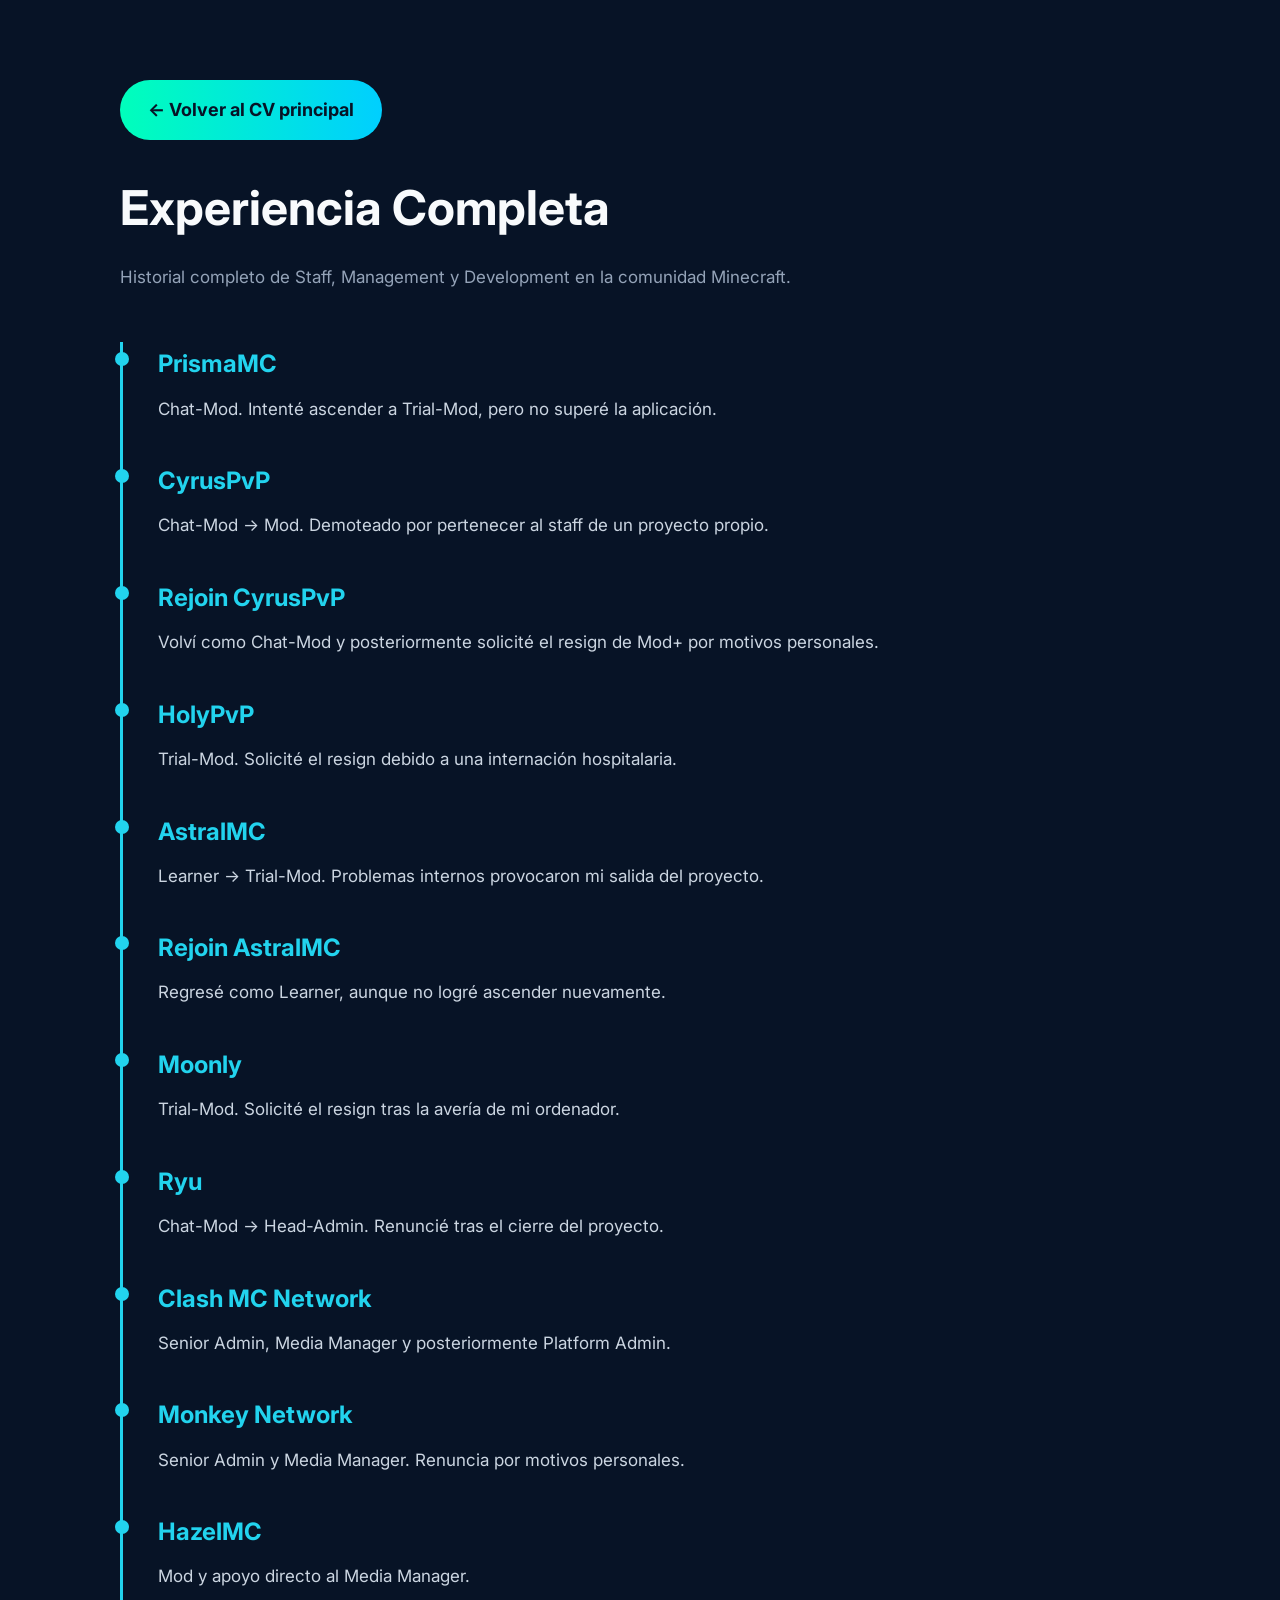
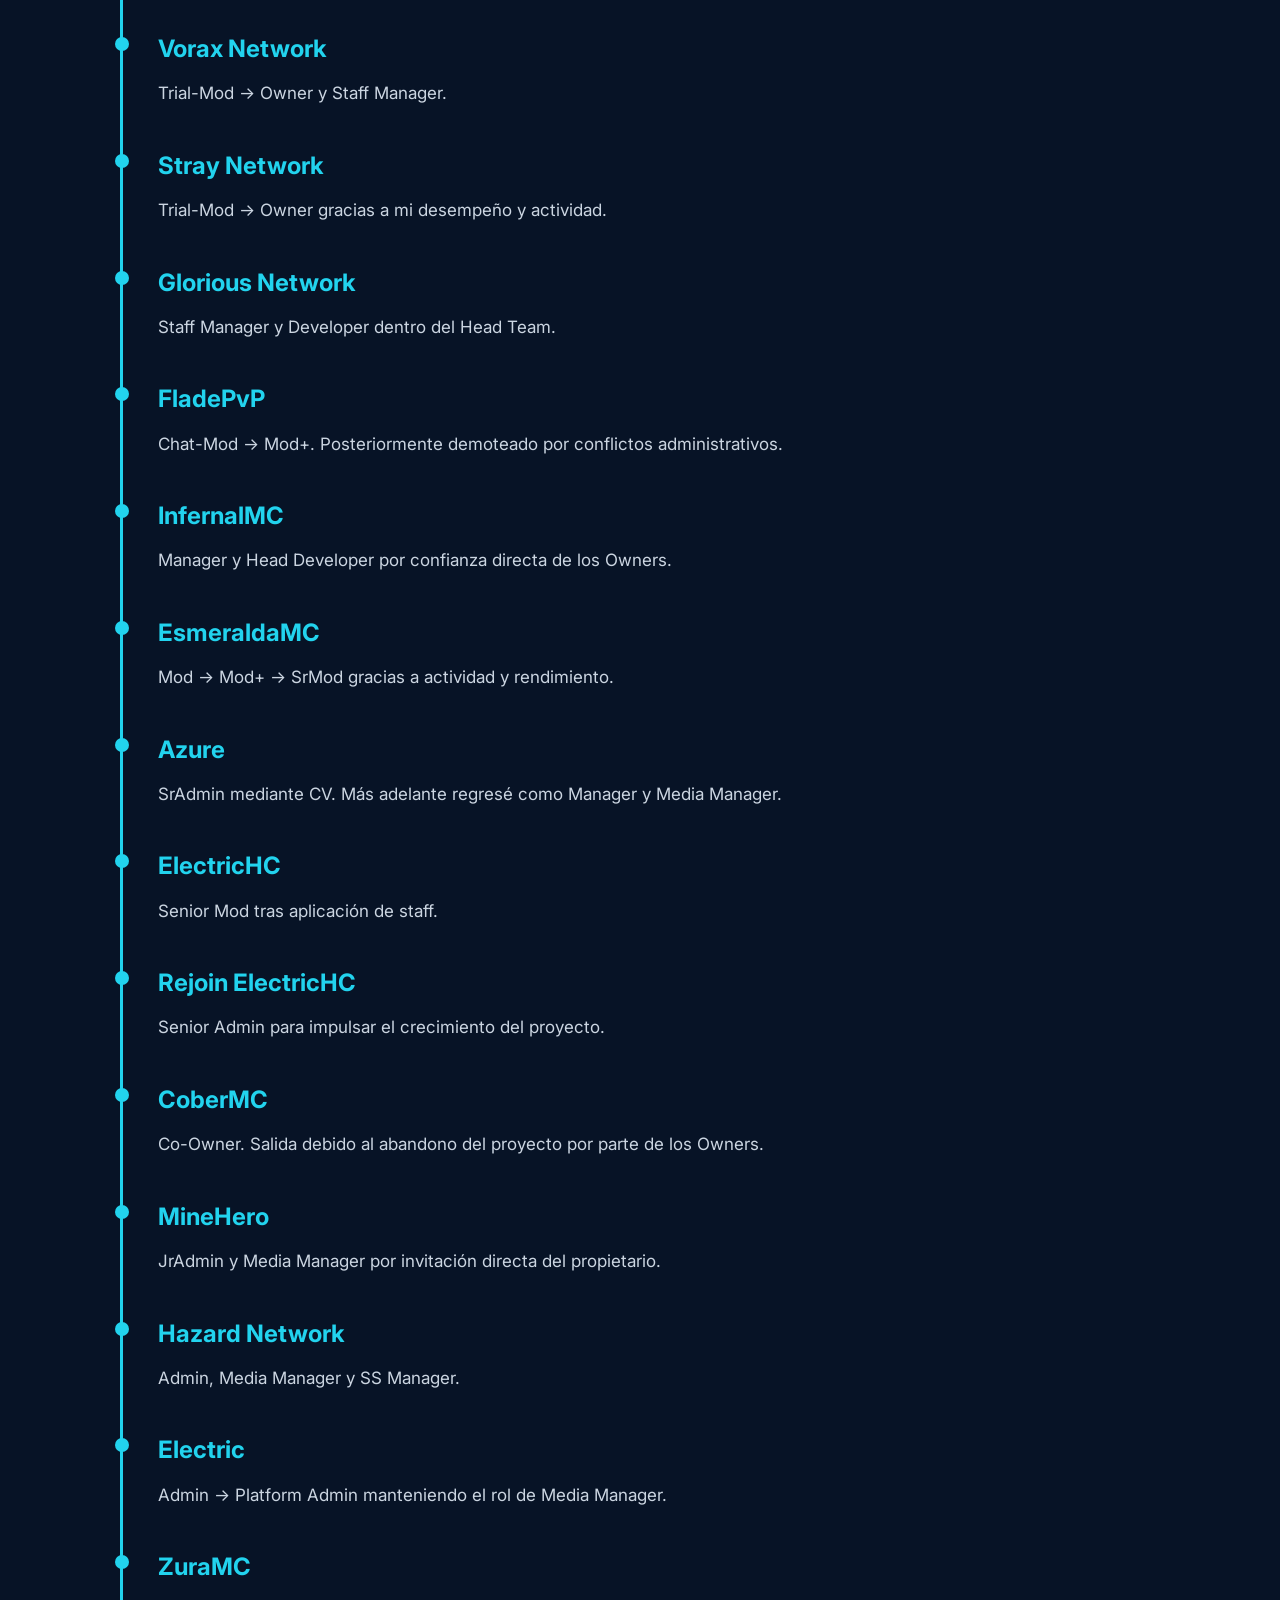
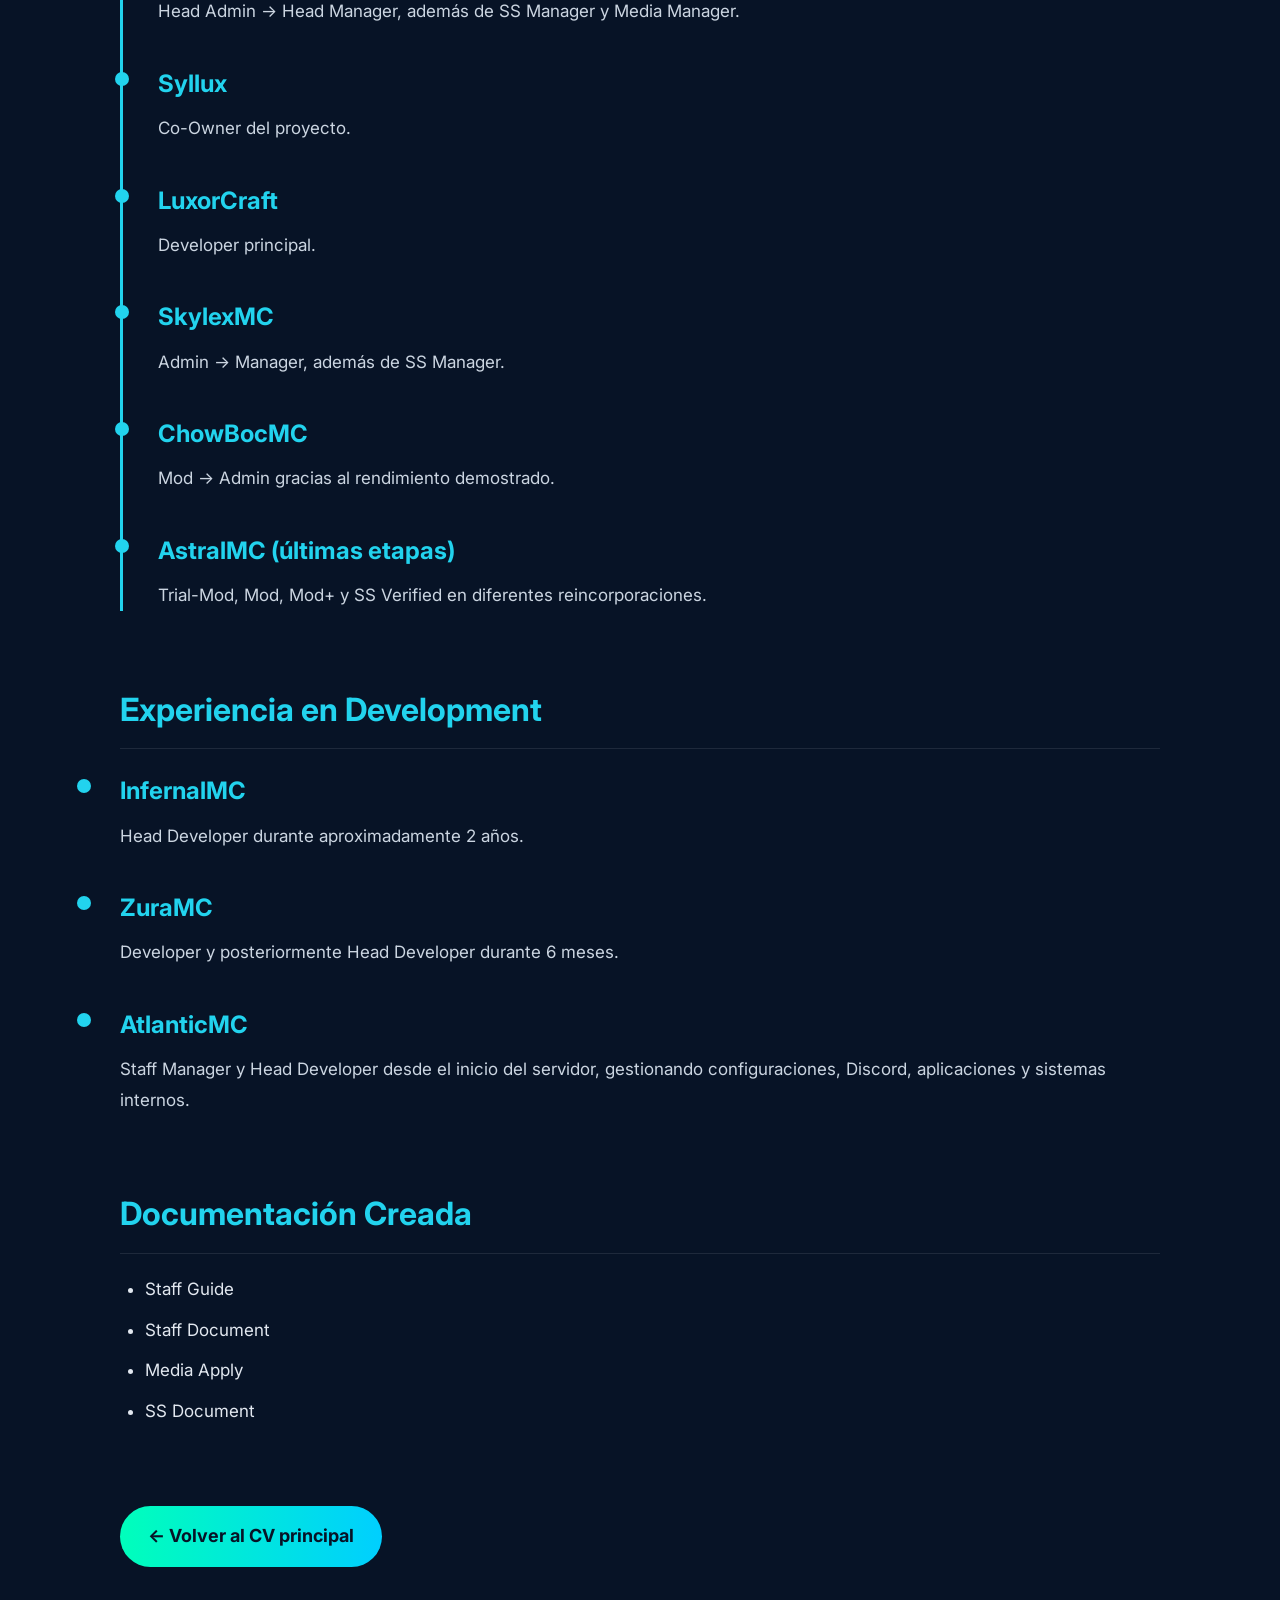
==== commit c4e77e62: "Portafolio Final 10.0" ====
--- a/experience.html
+++ b/experience.html
@@ -181,7 +181,7 @@
 
             <div class="event">
                 <h3>AstralMC (últimas etapas)</h3>
-                <p>Trial-Mod, Mod y SS Verified en diferentes reincorporaciones.</p>
+                <p>Trial-Mod, Mod, Mod+ y SS Verified en diferentes reincorporaciones.</p>
             </div>
 
         </div>
